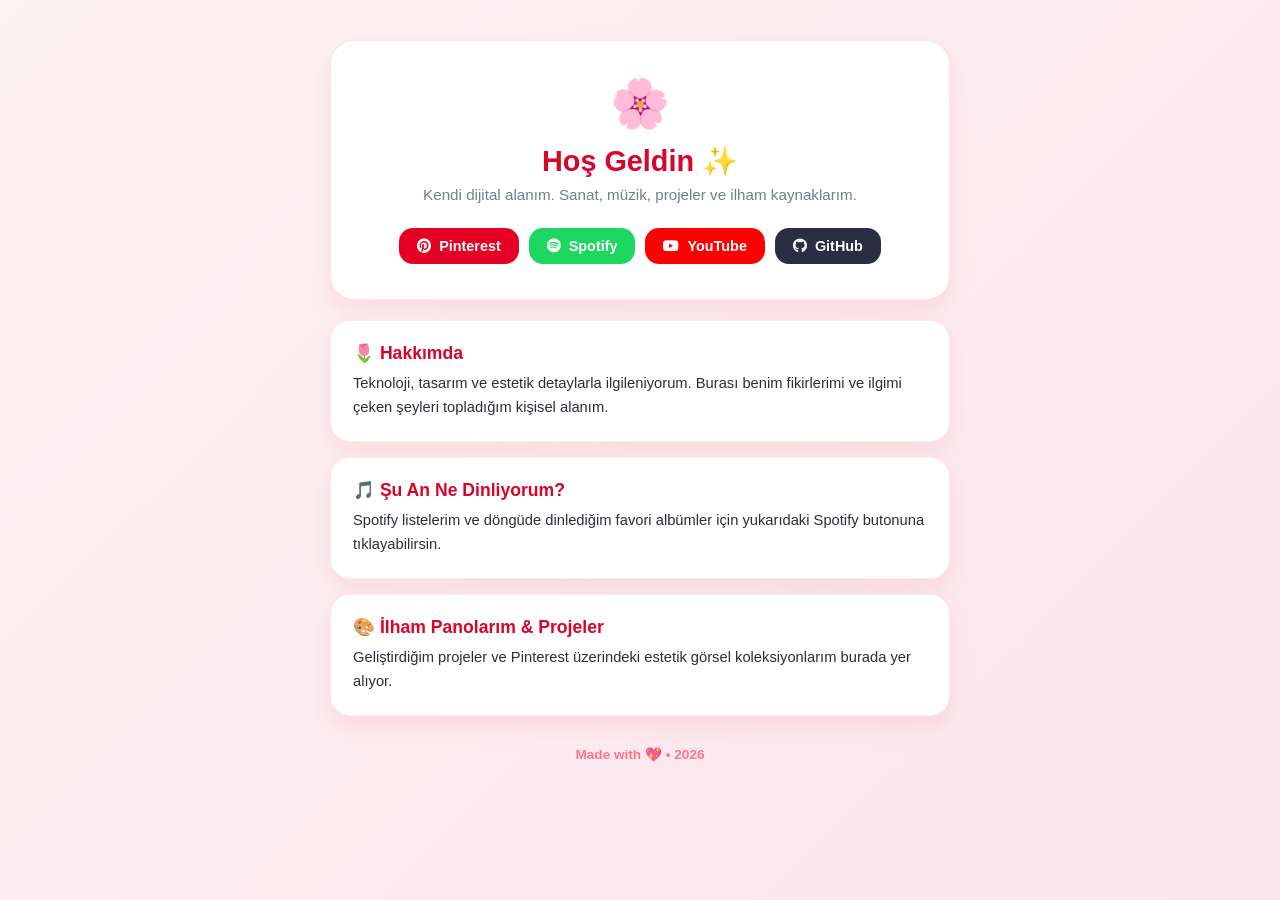
==== index.html @ a405c7a1 "Add files via upload" ====
<!DOCTYPE html>
<html lang="tr">
<head>
    <meta charset="UTF-8">
    <meta name="viewport" content="width=device-width, initial-scale=1.0">
    <title>My Space ✨</title>
    <link rel="stylesheet" href="style.css">
    <!-- İkonlar için FontAwesome bağlantısı -->
    <link rel="stylesheet" href="https://cdnjs.cloudflare.com/ajax/libs/font-awesome/6.4.0/css/all.min.css">
</head>
<body>

    <div class="container">
        <!-- Profil Kartı -->
        <header class="profile-card">
            <div class="avatar">🌸</div>
            <h1>Hoş Geldin ✨</h1>
            <p class="bio">Kendi dijital alanım. Sanat, müzik, projeler ve ilham kaynaklarım.</p>
            
            <!-- Sosyal Medya Butonları -->
            <div class="social-links">
                <a href="https://pin.it/4qSFYPa2S" target="_blank" class="social-btn pinterest">
                    <i class="fa-brands fa-pinterest"></i> Pinterest
                </a>
                <a href="https://open.spotify.com/user/n1mv8bngk9bee8gft9god9rph?si=85a55c1ba9a94950" target="_blank" class="social-btn spotify">
                    <i class="fa-brands fa-spotify"></i> Spotify
                </a>
                <a href="https://www.youtube.com/@BerraG%C3%BCrlesin" target="_blank" class="social-btn youtube">
                    <i class="fa-brands fa-youtube"></i> YouTube
                </a>
                <a href="https://github.com/berragurlesin" target="_blank" class="social-btn github">
                    <i class="fa-brands fa-github"></i> GitHub
                </a>
            </div>
        </header>

        <!-- İçerik Bölümleri -->
        <main class="content-grid">
            <section class="card">
                <h2>🌷 Hakkımda</h2>
                <p>Teknoloji, tasarım ve estetik detaylarla ilgileniyorum. Burası benim fikirlerimi ve ilgimi çeken şeyleri topladığım kişisel alanım.</p>
            </section>

            <section class="card">
                <h2>🎵 Şu An Ne Dinliyorum?</h2>
                <p>Spotify listelerim ve döngüde dinlediğim favori albümler için yukarıdaki Spotify butonuna tıklayabilirsin.</p>
            </section>

            <section class="card">
                <h2>🎨 İlham Panolarım & Projeler</h2>
                <p>Geliştirdiğim projeler ve Pinterest üzerindeki estetik görsel koleksiyonlarım burada yer alıyor.</p>
            </section>
        </main>

        <footer>
            <p>Made with 💖 • 2026</p>
        </footer>
    </div>

</body>
</html>
---- style.css ----
:root {
    --bg-color: #fdf2f4;
    --card-bg: #ffffff;
    --primary-pink: #ff758c;
    --accent-red: #d90429;
    --text-dark: #2b2d42;
    --text-muted: #727d91;
    --shadow: 0 10px 25px rgba(217, 4, 41, 0.08);
}

* {
    margin: 0;
    padding: 0;
    box-sizing: border-box;
    font-family: 'Segoe UI', -apple-system, BlinkMacSystemFont, Roboto, sans-serif;
}

body {
    background: linear-gradient(135deg, #fdf2f4 0%, #fce4ec 100%);
    color: var(--text-dark);
    min-height: 100vh;
    display: flex;
    justify-content: center;
    padding: 40px 20px;
}

.container {
    width: 100%;
    max-width: 620px;
}

/* Profil Alanı */
.profile-card {
    background: var(--card-bg);
    padding: 35px 25px;
    border-radius: 24px;
    text-align: center;
    box-shadow: var(--shadow);
    border: 1px solid rgba(255, 117, 140, 0.2);
    margin-bottom: 20px;
}

.avatar {
    font-size: 48px;
    margin-bottom: 12px;
}

.profile-card h1 {
    font-size: 1.8rem;
    color: var(--accent-red);
    margin-bottom: 8px;
}

.bio {
    color: var(--text-muted);
    font-size: 0.95rem;
    margin-bottom: 25px;
}

/* Butonlar */
.social-links {
    display: flex;
    flex-wrap: wrap;
    gap: 10px;
    justify-content: center;
}

.social-btn {
    display: inline-flex;
    align-items: center;
    gap: 8px;
    padding: 10px 18px;
    border-radius: 14px;
    text-decoration: none;
    font-weight: 600;
    font-size: 0.9rem;
    color: white;
    transition: transform 0.2s ease, opacity 0.2s ease;
}

.social-btn:hover {
    transform: translateY(-3px);
    opacity: 0.9;
}

.pinterest { background-color: #e60023; }
.spotify { background-color: #1ed760; }
.youtube { background-color: #ff0000; }
.github { background-color: #2b2d42; }

/* Kartlar */
.content-grid {
    display: flex;
    flex-direction: column;
    gap: 15px;
}

.card {
    background: var(--card-bg);
    padding: 22px;
    border-radius: 20px;
    box-shadow: var(--shadow);
    border: 1px solid rgba(255, 117, 140, 0.15);
}

.card h2 {
    font-size: 1.1rem;
    color: var(--accent-red);
    margin-bottom: 8px;
}

.card p {
    font-size: 0.92rem;
    color: var(--text-dark);
    line-height: 1.6;
}

footer {
    text-align: center;
    margin-top: 30px;
    color: var(--primary-pink);
    font-weight: 600;
    font-size: 0.85rem;
}
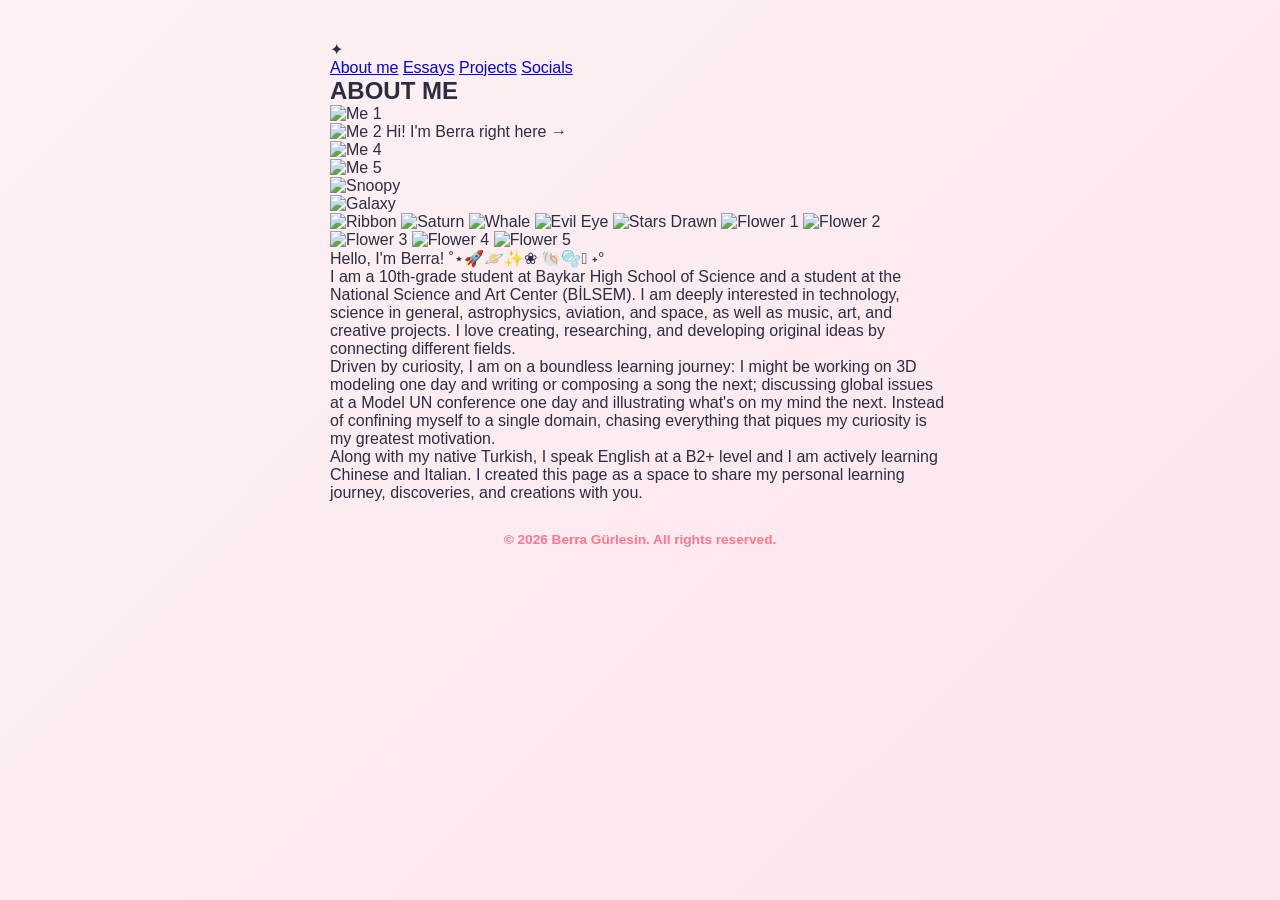
==== commit 7baf1ae0: "Revise index.html for new layout and language Updated the HTML structure and content to reflect a ne" ====
--- a/index.html
+++ b/index.html
@@ -1,61 +1,72 @@
 <!DOCTYPE html>
-<html lang="tr">
+<html lang="en">
 <head>
     <meta charset="UTF-8">
     <meta name="viewport" content="width=device-width, initial-scale=1.0">
-    <title>My Space ✨</title>
+    <title>Berra Gürlesin - About Me</title>
     <link rel="stylesheet" href="style.css">
-    <!-- İkonlar için FontAwesome bağlantısı -->
-    <link rel="stylesheet" href="https://cdnjs.cloudflare.com/ajax/libs/font-awesome/6.4.0/css/all.min.css">
+    <link href="https://fonts.googleapis.com/css2?family=Caveat:wght@400;700&family=Inter:wght@400;600;700&family=Syne:wght@700;800&display=swap" rel="stylesheet">
 </head>
 <body>
 
     <div class="container">
-        <!-- Profil Kartı -->
-        <header class="profile-card">
-            <div class="avatar">🌸</div>
-            <h1>Hoş Geldin ✨</h1>
-            <p class="bio">Kendi dijital alanım. Sanat, müzik, projeler ve ilham kaynaklarım.</p>
-            
-            <!-- Sosyal Medya Butonları -->
-            <div class="social-links">
-                <a href="https://pin.it/4qSFYPa2S" target="_blank" class="social-btn pinterest">
-                    <i class="fa-brands fa-pinterest"></i> Pinterest
-                </a>
-                <a href="https://open.spotify.com/user/n1mv8bngk9bee8gft9god9rph?si=85a55c1ba9a94950" target="_blank" class="social-btn spotify">
-                    <i class="fa-brands fa-spotify"></i> Spotify
-                </a>
-                <a href="https://www.youtube.com/@BerraG%C3%BCrlesin" target="_blank" class="social-btn youtube">
-                    <i class="fa-brands fa-youtube"></i> YouTube
-                </a>
-                <a href="https://github.com/berragurlesin" target="_blank" class="social-btn github">
-                    <i class="fa-brands fa-github"></i> GitHub
-                </a>
-            </div>
+        <header class="header">
+            <span class="star-icon">✦</span>
+            <nav class="nav">
+                <a href="index.html" class="active">About me</a>
+                <a href="essays.html">Essays</a>
+                <a href="projects.html">Projects</a>
+                <a href="socials.html">Socials</a>
+            </nav>
         </header>
 
-        <!-- İçerik Bölümleri -->
-        <main class="content-grid">
-            <section class="card">
-                <h2>🌷 Hakkımda</h2>
-                <p>Teknoloji, tasarım ve estetik detaylarla ilgileniyorum. Burası benim fikirlerimi ve ilgimi çeken şeyleri topladığım kişisel alanım.</p>
-            </section>
+        <section>
+            <h1 class="hero-title">ABOUT ME</h1>
 
-            <section class="card">
-                <h2>🎵 Şu An Ne Dinliyorum?</h2>
-                <p>Spotify listelerim ve döngüde dinlediğim favori albümler için yukarıdaki Spotify butonuna tıklayabilirsin.</p>
-            </section>
+            <div class="scrapbook-canvas">
+                
+                <div class="photo-card photo-2 asset"><img src="images/me-1.jpg" alt="Me 1"></div>
+                <div class="photo-card photo-1 asset">
+                    <img src="images/me-2.jpg" alt="Me 2">
+                    <span class="handwritten-note">Hi! I'm Berra right here →</span>
+                </div>
+                <div class="photo-card photo-4 asset"><img src="images/me-4.jpg" alt="Me 4"></div>
+                <div class="photo-card photo-5 asset"><img src="images/me-5.jpg" alt="Me 5"></div>
 
-            <section class="card">
-                <h2>🎨 İlham Panolarım & Projeler</h2>
-                <p>Geliştirdiğim projeler ve Pinterest üzerindeki estetik görsel koleksiyonlarım burada yer alıyor.</p>
-            </section>
-        </main>
+                
+                <div class="sticker-card sticker-snoopy asset"><img src="images/snoopy.jpg" alt="Snoopy"></div>
+                <div class="sticker-card sticker-galaxy asset">
+                    <img src="images/galaxy.jpg" alt="Galaxy">
+                </div>
+
+                
+                <img src="images/ribbon.png" class="png-ribbon asset" alt="Ribbon">
+                <img src="images/saturn.png" class="png-saturn asset" alt="Saturn">
+                <img src="images/whale.png" class="png-whale asset" alt="Whale">
+                <img src="images/evil-eye.png" class="png-eye asset" alt="Evil Eye">
+                <img src="images/stars-drawn.png" class="png-stars asset" alt="Stars Drawn">
+
+                
+                <img src="images/flower-1.png" class="png-flower-1 asset" alt="Flower 1">
+                <img src="images/flower-2.png" class="png-flower-2 asset" alt="Flower 2">
+                <img src="images/flower-3.png" class="png-flower-3 asset" alt="Flower 3">
+                <img src="images/flower-4.png" class="png-flower-4 asset" alt="Flower 4">
+                <img src="images/flower-5.png" class="png-flower-5 asset" alt="Flower 5">
+
+                
+                <div class="bio-inline">
+                    <p>Hello, I'm Berra! ˚⋆🚀🪐✨❀ 🐚🫧𓇼 ˖°</p>
+                    <p>I am a 10th-grade student at Baykar High School of Science and a student at the National Science and Art Center (BİLSEM). I am deeply interested in technology, science in general, astrophysics, aviation, and space, as well as music, art, and creative projects. I love creating, researching, and developing original ideas by connecting different fields.</p>
+                    <p>Driven by curiosity, I am on a boundless learning journey: I might be working on 3D modeling one day and writing or composing a song the next; discussing global issues at a Model UN conference one day and illustrating what's on my mind the next. Instead of confining myself to a single domain, chasing everything that piques my curiosity is my greatest motivation.</p>
+                    <p>Along with my native Turkish, I speak English at a B2+ level and I am actively learning Chinese and Italian. I created this page as a space to share my personal learning journey, discoveries, and creations with you.</p>
+                </div>
+            </div>
+        </section>
 
         <footer>
-            <p>Made with 💖 • 2026</p>
+            <p>© 2026 Berra Gürlesin. All rights reserved.</p>
         </footer>
     </div>
 
 </body>
-</html>+</html>
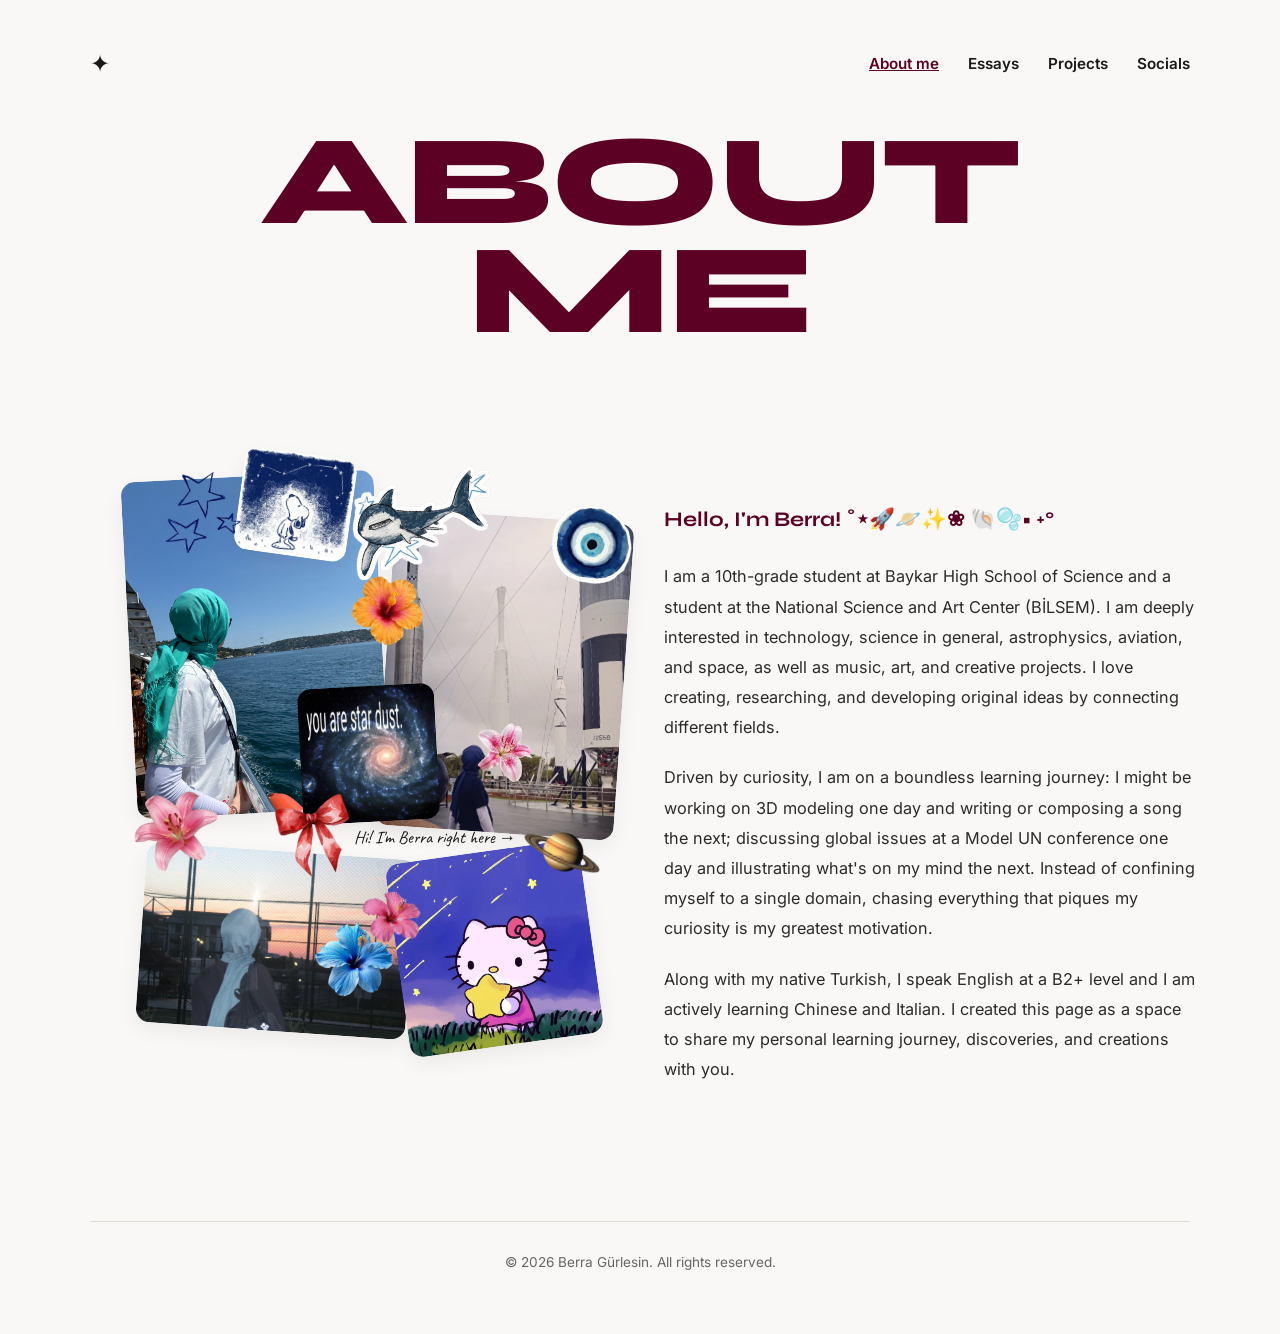
==== commit 72ee04f6: "Add versioning to stylesheet link in index.html Updated stylesheet link to include versioning." ====
--- a/index.html
+++ b/index.html
@@ -4,7 +4,7 @@
     <meta charset="UTF-8">
     <meta name="viewport" content="width=device-width, initial-scale=1.0">
     <title>Berra Gürlesin - About Me</title>
-    <link rel="stylesheet" href="style.css">
+    <link rel="stylesheet" href="style.css?v=2">
     <link href="https://fonts.googleapis.com/css2?family=Caveat:wght@400;700&family=Inter:wght@400;600;700&family=Syne:wght@700;800&display=swap" rel="stylesheet">
 </head>
 <body>
--- a/style.css
+++ b/style.css
@@ -1,124 +1,379 @@
 :root {
-    --bg-color: #fdf2f4;
-    --card-bg: #ffffff;
-    --primary-pink: #ff758c;
-    --accent-red: #d90429;
-    --text-dark: #2b2d42;
-    --text-muted: #727d91;
-    --shadow: 0 10px 25px rgba(217, 4, 41, 0.08);
+    --bg: #f9f8f6;
+    --text: #1a1a1a;
+    --muted: #666666;
+    --cherry: #5D0124;
 }
 
 * {
     margin: 0;
     padding: 0;
     box-sizing: border-box;
-    font-family: 'Segoe UI', -apple-system, BlinkMacSystemFont, Roboto, sans-serif;
 }
 
 body {
-    background: linear-gradient(135deg, #fdf2f4 0%, #fce4ec 100%);
-    color: var(--text-dark);
-    min-height: 100vh;
+    background-color: var(--bg);
+    color: var(--text);
+    font-family: 'Inter', sans-serif;
+    padding: 30px 5%;
+    line-height: 1.6;
+}
+
+.container {
+    max-width: 1100px;
+    margin: 0 auto;
+}
+
+
+.header {
+    display: flex;
+    justify-content: space-between;
+    align-items: center;
+    margin-bottom: 30px;
+    padding: 15px 0;
+}
+
+.star-icon {
+    font-size: 1.5rem;
+}
+
+.nav a {
+    color: var(--text);
+    text-decoration: none;
+    margin-left: 25px;
+    font-size: 0.95rem;
+    font-weight: 600;
+    transition: opacity 0.2s;
+}
+
+.nav a:hover, .nav a.active {
+    color: var(--cherry);
+    text-decoration: underline;
+}
+
+
+.hero-title {
+    font-family: 'Syne', sans-serif;
+    font-size: clamp(3.5rem, 10vw, 8.5rem);
+    font-weight: 800;
+    text-align: center;
+    line-height: 0.85;
+    letter-spacing: -2px;
+    color: var(--cherry);
+    margin: 20px 0 5px 0;
+}
+
+
+.scrapbook-canvas {
+    position: relative;
+    left: 50%;
+    transform: translateX(-50%);
+    width: 95vw;
+    max-width: 1400px;
+    height: 820px;
+    margin-bottom: 50px;
+}
+
+.asset {
+    position: absolute;
+    transition: transform 0.25s ease, z-index 0.25s;
+}
+
+.asset img {
+    display: block;
+    width: 100%;
+    height: auto;
+}
+
+.photo-card img, .sticker-card img {
+    border-radius: 14px;
+    box-shadow: 0 8px 20px rgba(0, 0, 0, 0.06);
+}
+
+
+.photo-2 { width: 253px; top: 125px; left: 8%; transform: rotate(-3deg); }
+.photo-1 { width: 239px; top: 165px; left: 29%; transform: rotate(4deg); }
+.photo-4 { width: 270px; top: 500px; left: 9%; transform: rotate(4deg); }
+.photo-5 { width: 195px; top: 500px; left: 30%; transform: rotate(-8deg); }
+
+
+.sticker-snoopy { width: 113px; top: 102px; left: 17%; transform: rotate(8deg); }
+.sticker-galaxy { width: 137px; top: 335px; left: 22%; transform: rotate(-3deg); }
+
+.handwritten-note {
+    font-family: 'Caveat', cursive;
+    font-size: 1.1rem;
+    position: absolute;
+    bottom: -22px;
+    left: -20px;
+    white-space: nowrap;
+    transform: rotate(-4deg);
+}
+
+.png-ribbon { width: 80px; top: 426px; left: 20%; transform: rotate(-8deg); z-index: 12; }
+.png-saturn { width: 110px; top: 445px; left: 39%; transform: rotate(15deg); z-index: 12; }
+.png-whale { width: 150px; top: 95px; left: 26%; transform: rotate(-10deg); z-index: 12; }
+.png-stars { width: 93px; top: 113px; left: 10%; z-index: 12; }
+.png-eye { width: 97px; top: 145px; left: 42%; transform: rotate(-12deg); z-index: 12; }
+
+.png-flower-1 { width: 95px; top: 435px; left: 8%; transform: rotate(-10deg); z-index: 12; }
+.png-flower-2 { width: 80px; top: 220px; left: 26%; transform: rotate(15deg); z-index: 12; }
+.png-flower-3 { width: 62px; top: 535px; left: 27%; transform: rotate(6deg); z-index: 12; }
+.png-flower-4 { width: 68px; top: 365px; left: 36%; transform: rotate(20deg); z-index: 12; }
+.png-flower-5 { width: 85px; top: 565px; left: 23%; transform: rotate(-15deg); z-index: 12; }
+
+.asset:hover {
+    transform: scale(1.08) rotate(0deg);
+    z-index: 50;
+}
+
+.bio-inline {
+    position: absolute;
+    top: 150px;
+    left: 52%;
+    width: 44%;
+    max-width: 560px;
+}
+
+.bio-inline p {
+    font-size: 1.02rem;
+    color: #2b2b2b;
+    line-height: 1.85;
+    margin-bottom: 20px;
+    font-family: 'Inter', sans-serif;
+}
+
+.bio-inline p:first-child {
+    font-family: 'Syne', sans-serif;
+    font-size: 1.3rem;
+    font-weight: 700;
+    color: var(--cherry);
+    margin-bottom: 22px;
+}
+
+.bio-inline p:last-child {
+    margin-bottom: 0;
+}
+
+.bio-single-block, .wide-card {
+    max-width: 950px;
+    margin: 0 auto 40px auto;
+    background: #ffffff;
+    padding: 35px 45px;
+    border-radius: 12px;
+    border: 1px solid #e8e5dc;
+    box-shadow: 0 4px 20px rgba(0,0,0,0.02);
+}
+
+.bio-single-block p {
+    margin-bottom: 15px;
+    font-size: 1.05rem;
+    color: #2b2b2b;
+    line-height: 1.8;
+}
+
+.bio-single-block p:last-child {
+    margin-bottom: 0;
+}
+
+.section-title {
+    font-family: 'Syne', sans-serif;
+    font-size: 2.2rem;
+    color: var(--cherry);
+    margin-bottom: 25px;
+    letter-spacing: -0.5px;
+}
+
+.tag {
+    font-size: 0.75rem;
+    font-weight: 700;
+    color: var(--muted);
+    text-transform: uppercase;
+    letter-spacing: 0.8px;
+    display: block;
+    margin-bottom: 10px;
+}
+
+.milestones-list {
+    list-style: none;
+    margin-top: 15px;
+}
+
+.milestones-list li {
+    font-size: 0.98rem;
+    color: #333333;
+    padding: 10px 0;
+    border-bottom: 1px solid #f0eee8;
+}
+
+
+.social-list-container {
+    display: flex;
+    flex-direction: column;
+    gap: 18px;
+    max-width: 850px;
+    margin: 0 auto;
+}
+
+.social-card {
+    display: flex;
+    align-items: center;
+    padding: 20px 28px;
+    border-radius: 16px;
+    text-decoration: none;
+    color: #ffffff;
+    transition: transform 0.25s ease, box-shadow 0.25s ease, filter 0.2s ease;
+    box-shadow: 0 6px 18px rgba(0,0,0,0.06);
+}
+
+.social-card:hover {
+    transform: translateY(-3px) scale(1.01);
+    box-shadow: 0 12px 25px rgba(0,0,0,0.15);
+    filter: brightness(1.05);
+}
+
+.social-icon {
+    font-size: 2.2rem;
+    width: 60px;
     display: flex;
     justify-content: center;
-    padding: 40px 20px;
-}
-
-.container {
-    width: 100%;
-    max-width: 620px;
-}
-
-/* Profil Alanı */
-.profile-card {
-    background: var(--card-bg);
-    padding: 35px 25px;
-    border-radius: 24px;
-    text-align: center;
-    box-shadow: var(--shadow);
-    border: 1px solid rgba(255, 117, 140, 0.2);
-    margin-bottom: 20px;
-}
-
-.avatar {
-    font-size: 48px;
-    margin-bottom: 12px;
-}
-
-.profile-card h1 {
-    font-size: 1.8rem;
-    color: var(--accent-red);
-    margin-bottom: 8px;
-}
-
-.bio {
-    color: var(--text-muted);
-    font-size: 0.95rem;
-    margin-bottom: 25px;
-}
-
-/* Butonlar */
-.social-links {
-    display: flex;
-    flex-wrap: wrap;
-    gap: 10px;
-    justify-content: center;
-}
-
-.social-btn {
-    display: inline-flex;
     align-items: center;
-    gap: 8px;
-    padding: 10px 18px;
-    border-radius: 14px;
-    text-decoration: none;
-    font-weight: 600;
-    font-size: 0.9rem;
-    color: white;
-    transition: transform 0.2s ease, opacity 0.2s ease;
-}
-
-.social-btn:hover {
-    transform: translateY(-3px);
+    margin-right: 20px;
+}
+
+.social-info {
+    flex-grow: 1;
+}
+
+.social-info h3 {
+    font-family: 'Syne', sans-serif;
+    font-size: 1.35rem;
+    font-weight: 700;
+    margin-bottom: 3px;
+}
+
+.social-info p {
+    font-size: 0.92rem;
     opacity: 0.9;
-}
-
-.pinterest { background-color: #e60023; }
-.spotify { background-color: #1ed760; }
-.youtube { background-color: #ff0000; }
-.github { background-color: #2b2d42; }
-
-/* Kartlar */
-.content-grid {
-    display: flex;
-    flex-direction: column;
-    gap: 15px;
-}
-
-.card {
-    background: var(--card-bg);
-    padding: 22px;
-    border-radius: 20px;
-    box-shadow: var(--shadow);
-    border: 1px solid rgba(255, 117, 140, 0.15);
-}
-
-.card h2 {
-    font-size: 1.1rem;
-    color: var(--accent-red);
-    margin-bottom: 8px;
-}
-
-.card p {
-    font-size: 0.92rem;
-    color: var(--text-dark);
-    line-height: 1.6;
-}
-
+    font-weight: 400;
+}
+
+.arrow {
+    font-size: 1.5rem;
+    font-weight: bold;
+    opacity: 0.7;
+    transition: transform 0.2s;
+}
+
+.social-card:hover .arrow {
+    transform: translateX(4px);
+    opacity: 1;
+}
+
+
+.social-card.github { background: linear-gradient(135deg, #24292e, #181717); }
+.social-card.youtube { background: linear-gradient(135deg, #ff0000, #c40000); }
+.social-card.kure { background: linear-gradient(135deg, #5D0124, #3d0017); }
+.social-card.pinterest { background: linear-gradient(135deg, #e60023, #ad001a); }
 footer {
     text-align: center;
-    margin-top: 30px;
-    color: var(--primary-pink);
-    font-weight: 600;
+    padding: 30px 0;
+    color: var(--muted);
     font-size: 0.85rem;
-}+    border-top: 1px solid #e0ddd5;
+    margin-top: 50px;
+}
+
+@media (max-width: 768px) {
+    .scrapbook-canvas {
+        height: auto;
+        display: flex;
+        flex-wrap: wrap;
+        gap: 15px;
+        justify-content: center;
+    }
+    .asset { position: static !important; transform: none !important; }
+}
+@media (max-width: 768px) {
+ 
+    .scrapbook-canvas {
+        height: auto !important;
+        display: flex;
+        flex-direction: column;
+        align-items: center;
+        gap: 20px;
+        padding: 20px 0;
+    }
+
+    
+    .scrapbook-canvas .asset {
+        position: relative !important;
+        top: auto !important;
+        left: auto !important;
+        right: auto !important;
+        bottom: auto !important;
+        transform: none !important;
+        width: 85% !important;
+        max-width: 280px;
+        margin: 0 auto;
+    }
+
+
+    .scrapbook-canvas .png-item, 
+    .scrapbook-canvas .sticker-card {
+        display: none; 
+    }
+
+    .handwritten-note {
+        position: relative;
+        bottom: 0;
+        left: 0;
+        text-align: center;
+        margin-top: 8px;
+    }
+}
+/* TELEFON DÜZELTMESİ (768px ve altı) */
+@media screen and (max-width: 768px) {
+
+    /* 1. Kapsayıcı kutunun yüksekliğini serbest bırakıp dikey akışa geçiriyoruz */
+    .scrapbook-canvas {
+        height: auto !important;
+        min-height: 0 !important;
+        display: flex !important;
+        flex-direction: column !important;
+        align-items: center !important;
+        gap: 15px !important;
+        margin-bottom: 40px !important;
+    }
+
+    /* 2. Resimlerin mutlak konumlarını iptal edip normal akışa sokuyoruz */
+    .scrapbook-canvas .asset {
+        position: relative !important;
+        top: auto !important;
+        left: auto !important;
+        right: auto !important;
+        bottom: auto !important;
+        transform: none !important;
+        width: 85% !important;
+        max-width: 280px !important;
+    }
+
+    /* 3. Telefonda üst üste binip ekranı karıştıran küçük PNG süsleri ve çiçekleri gizliyoruz */
+    .scrapbook-canvas .png-stars,
+    .scrapbook-canvas .png-whale,
+    .scrapbook-canvas .png-saturn,
+    .scrapbook-canvas .png-ribbon,
+    .scrapbook-canvas .png-eye,
+    .scrapbook-canvas .png-item,
+    .scrapbook-canvas [class*="png-flower"] {
+        display: none !important;
+    }
+
+    /* 4. Biyografi kutusunu kesin olarak en alta itiyoruz */
+    .bio-single-block {
+        position: relative !important;
+        clear: both !important;
+        margin-top: 30px !important;
+        width: 100% !important;
+    }
+}
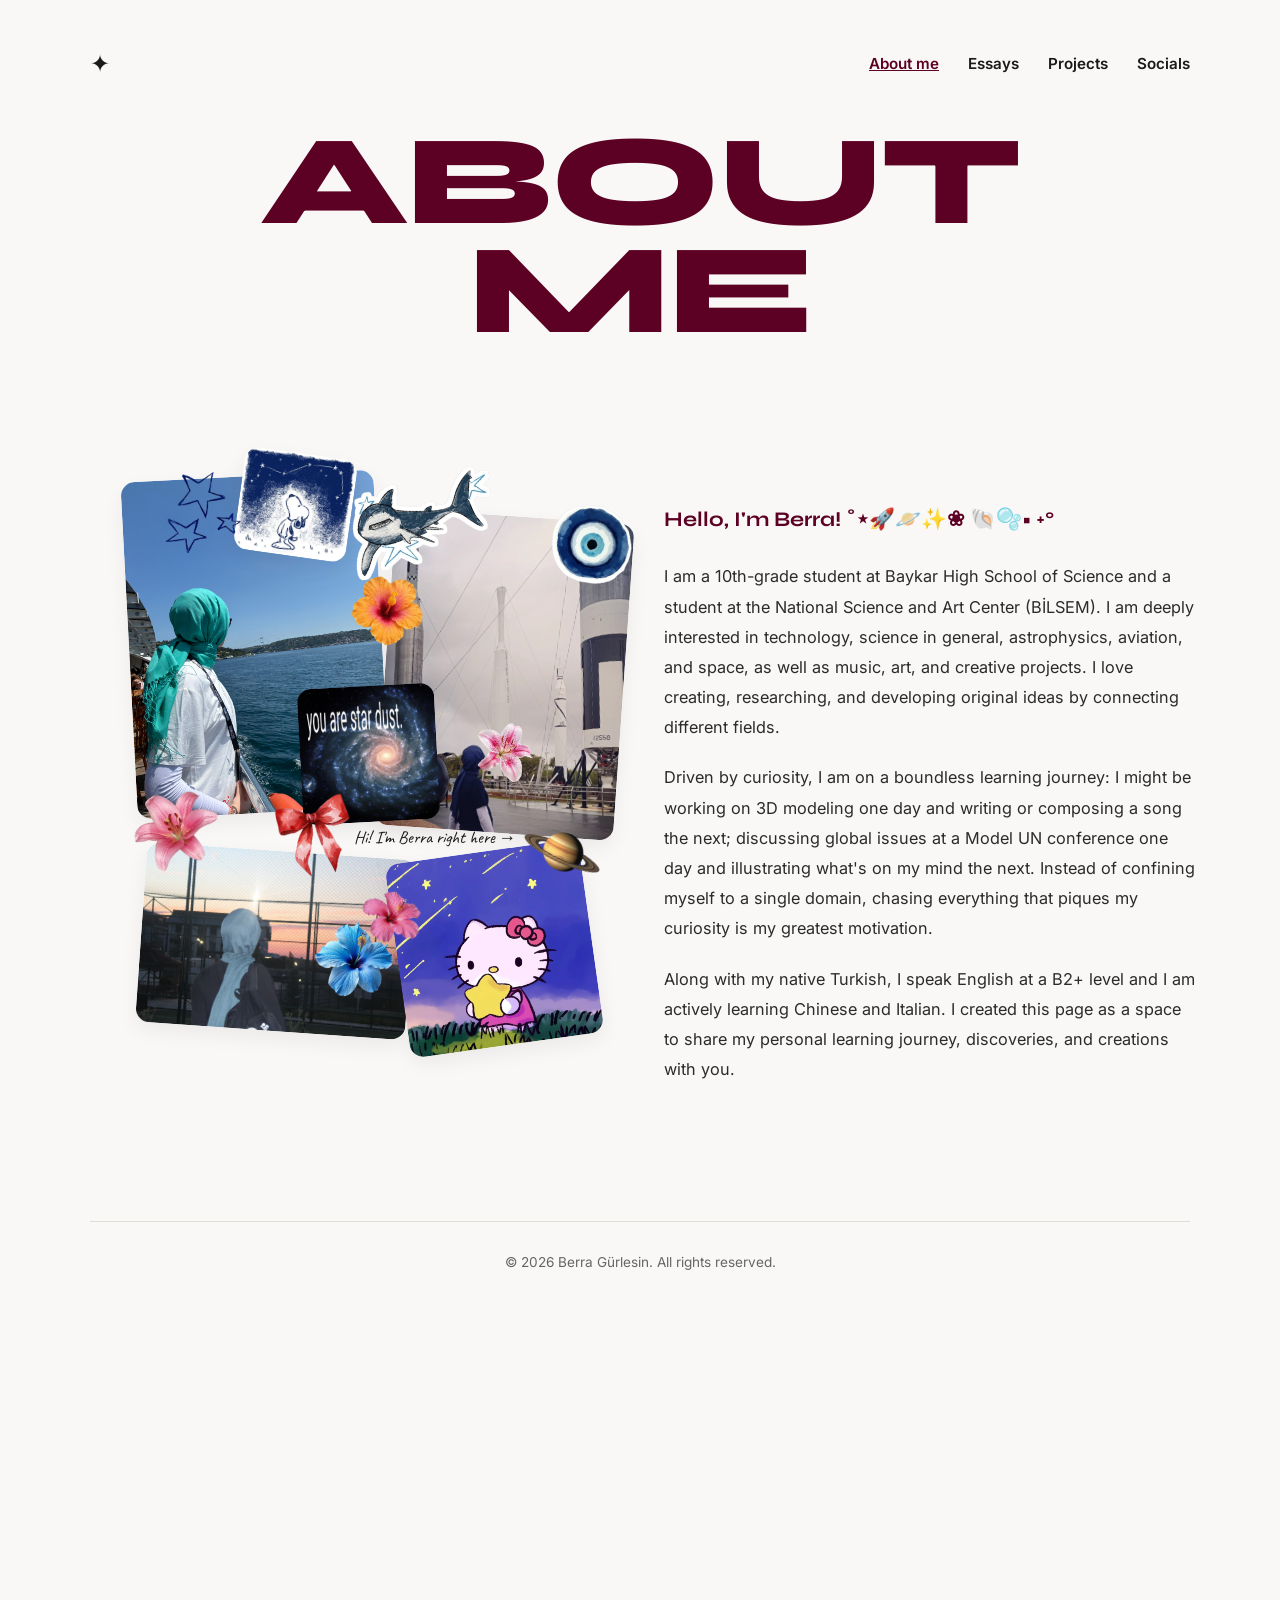
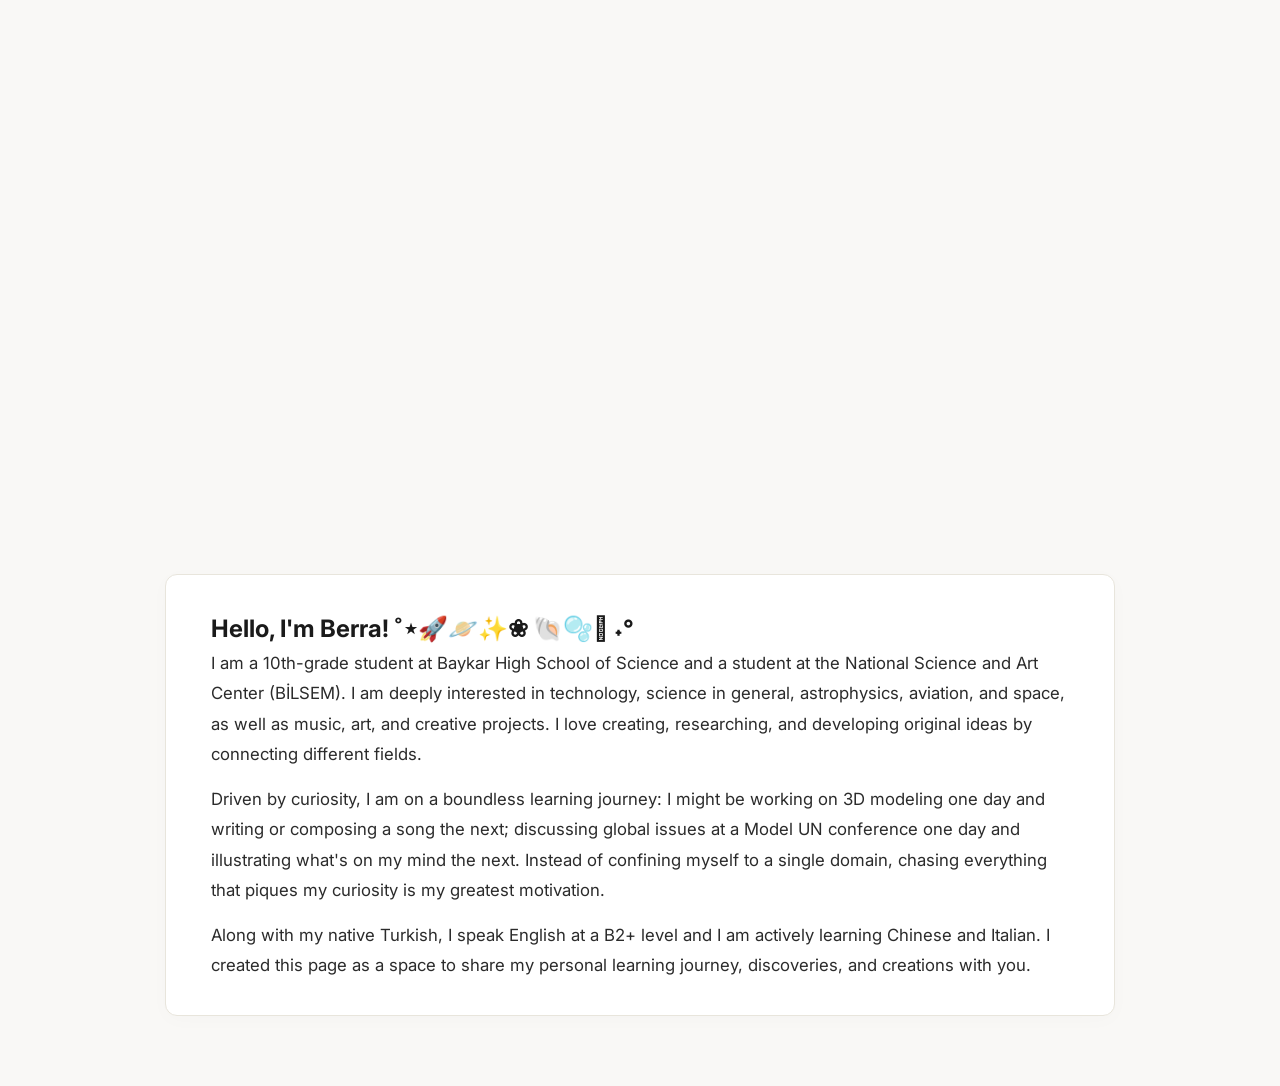
==== commit 6e58a453: "Update index.html with new bio section Added a new bio section with personal information and interes" ====
--- a/index.html
+++ b/index.html
@@ -70,3 +70,13 @@
 
 </body>
 </html>
+<div class="scrapbook-canvas">
+    <!-- Masaüstünde görünen resimler burada duruyor -->
+</div>
+
+<div class="bio-single-block">
+    <h2>Hello, I'm Berra! ˚⋆🚀🪐✨❀ 🐚🫧𓇼 ˖°</h2>
+    <p>I am a 10th-grade student at Baykar High School of Science and a student at the National Science and Art Center (BİLSEM). I am deeply interested in technology, science in general, astrophysics, aviation, and space, as well as music, art, and creative projects. I love creating, researching, and developing original ideas by connecting different fields.</p>
+    <p>Driven by curiosity, I am on a boundless learning journey: I might be working on 3D modeling one day and writing or composing a song the next; discussing global issues at a Model UN conference one day and illustrating what's on my mind the next. Instead of confining myself to a single domain, chasing everything that piques my curiosity is my greatest motivation.</p>
+    <p>Along with my native Turkish, I speak English at a B2+ level and I am actively learning Chinese and Italian. I created this page as a space to share my personal learning journey, discoveries, and creations with you.</p>
+</div>
--- a/style.css
+++ b/style.css
@@ -283,97 +283,55 @@
     border-top: 1px solid #e0ddd5;
     margin-top: 50px;
 }
-
-@media (max-width: 768px) {
-    .scrapbook-canvas {
-        height: auto;
-        display: flex;
-        flex-wrap: wrap;
-        gap: 15px;
-        justify-content: center;
-    }
-    .asset { position: static !important; transform: none !important; }
-}
-@media (max-width: 768px) {
- 
-    .scrapbook-canvas {
-        height: auto !important;
-        display: flex;
-        flex-direction: column;
-        align-items: center;
-        gap: 20px;
-        padding: 20px 0;
-    }
-
-    
-    .scrapbook-canvas .asset {
-        position: relative !important;
-        top: auto !important;
-        left: auto !important;
-        right: auto !important;
-        bottom: auto !important;
-        transform: none !important;
-        width: 85% !important;
-        max-width: 280px;
-        margin: 0 auto;
-    }
-
-
-    .scrapbook-canvas .png-item, 
-    .scrapbook-canvas .sticker-card {
-        display: none; 
-    }
-
-    .handwritten-note {
-        position: relative;
-        bottom: 0;
-        left: 0;
-        text-align: center;
-        margin-top: 8px;
-    }
-}
-/* TELEFON DÜZELTMESİ (768px ve altı) */
+/* MOBİLDE GÖRSELLERİ GİZLE & METNİ TAM GENİŞLİK YAP (768px ve altı) */
 @media screen and (max-width: 768px) {
 
-    /* 1. Kapsayıcı kutunun yüksekliğini serbest bırakıp dikey akışa geçiriyoruz */
-    .scrapbook-canvas {
-        height: auto !important;
-        min-height: 0 !important;
-        display: flex !important;
-        flex-direction: column !important;
-        align-items: center !important;
-        gap: 15px !important;
-        margin-bottom: 40px !important;
-    }
-
-    /* 2. Resimlerin mutlak konumlarını iptal edip normal akışa sokuyoruz */
-    .scrapbook-canvas .asset {
-        position: relative !important;
-        top: auto !important;
-        left: auto !important;
-        right: auto !important;
-        bottom: auto !important;
-        transform: none !important;
-        width: 85% !important;
-        max-width: 280px !important;
-    }
-
-    /* 3. Telefonda üst üste binip ekranı karıştıran küçük PNG süsleri ve çiçekleri gizliyoruz */
-    .scrapbook-canvas .png-stars,
-    .scrapbook-canvas .png-whale,
-    .scrapbook-canvas .png-saturn,
-    .scrapbook-canvas .png-ribbon,
-    .scrapbook-canvas .png-eye,
-    .scrapbook-canvas .png-item,
-    .scrapbook-canvas [class*="png-flower"] {
+    /* 1. Görselleri ve süsleri tamamen kaldırıyoruz */
+    .scrapbook-canvas,
+    .scrapbook-canvas img,
+    .scrapbook-canvas .asset,
+    .scrapbook-canvas .photo-card,
+    .scrapbook-canvas .sticker-card,
+    .scrapbook-canvas [class*="png-"] {
         display: none !important;
     }
 
-    /* 4. Biyografi kutusunu kesin olarak en alta itiyoruz */
+    /* 2. Ana taşıyıcı kutunun (container) yan kenar boşluklarını sıfırlıyoruz */
+    body, main, .container {
+        width: 100% !important;
+        max-width: 100% !important;
+        padding-left: 10px !important;
+        padding-right: 10px !important;
+        margin: 0 auto !important;
+        box-sizing: border-box !important;
+    }
+
+    /* 3. Metin kutusunu ekranın %100 genişliğine yayıyoruz */
     .bio-single-block {
-        position: relative !important;
-        clear: both !important;
-        margin-top: 30px !important;
+        display: block !important;
+        visibility: visible !important;
         width: 100% !important;
-    }
-}
+        max-width: 100% !important;
+        margin: 15px 0 !important;
+        padding: 20px 15px !important; /* İç pedingi daraltıp yazıya maksimum alan açtık */
+        box-sizing: border-box !important;
+    }
+
+    /* 4. Paragrafları ve yazı ayarlarını genişletiyoruz */
+    .bio-single-block p {
+        display: block !important;
+        font-size: 1rem !important;
+        line-height: 1.6 !important;
+        color: #1a1a1a !important;
+        margin-bottom: 15px !important;
+        white-space: normal !important;
+        word-wrap: break-word !important;
+    }
+
+    /* Başlık boyutlandırması */
+    .hero-title {
+        font-size: 2.2rem !important;
+        line-height: 1.1 !important;
+        margin-bottom: 15px !important;
+    }
+}
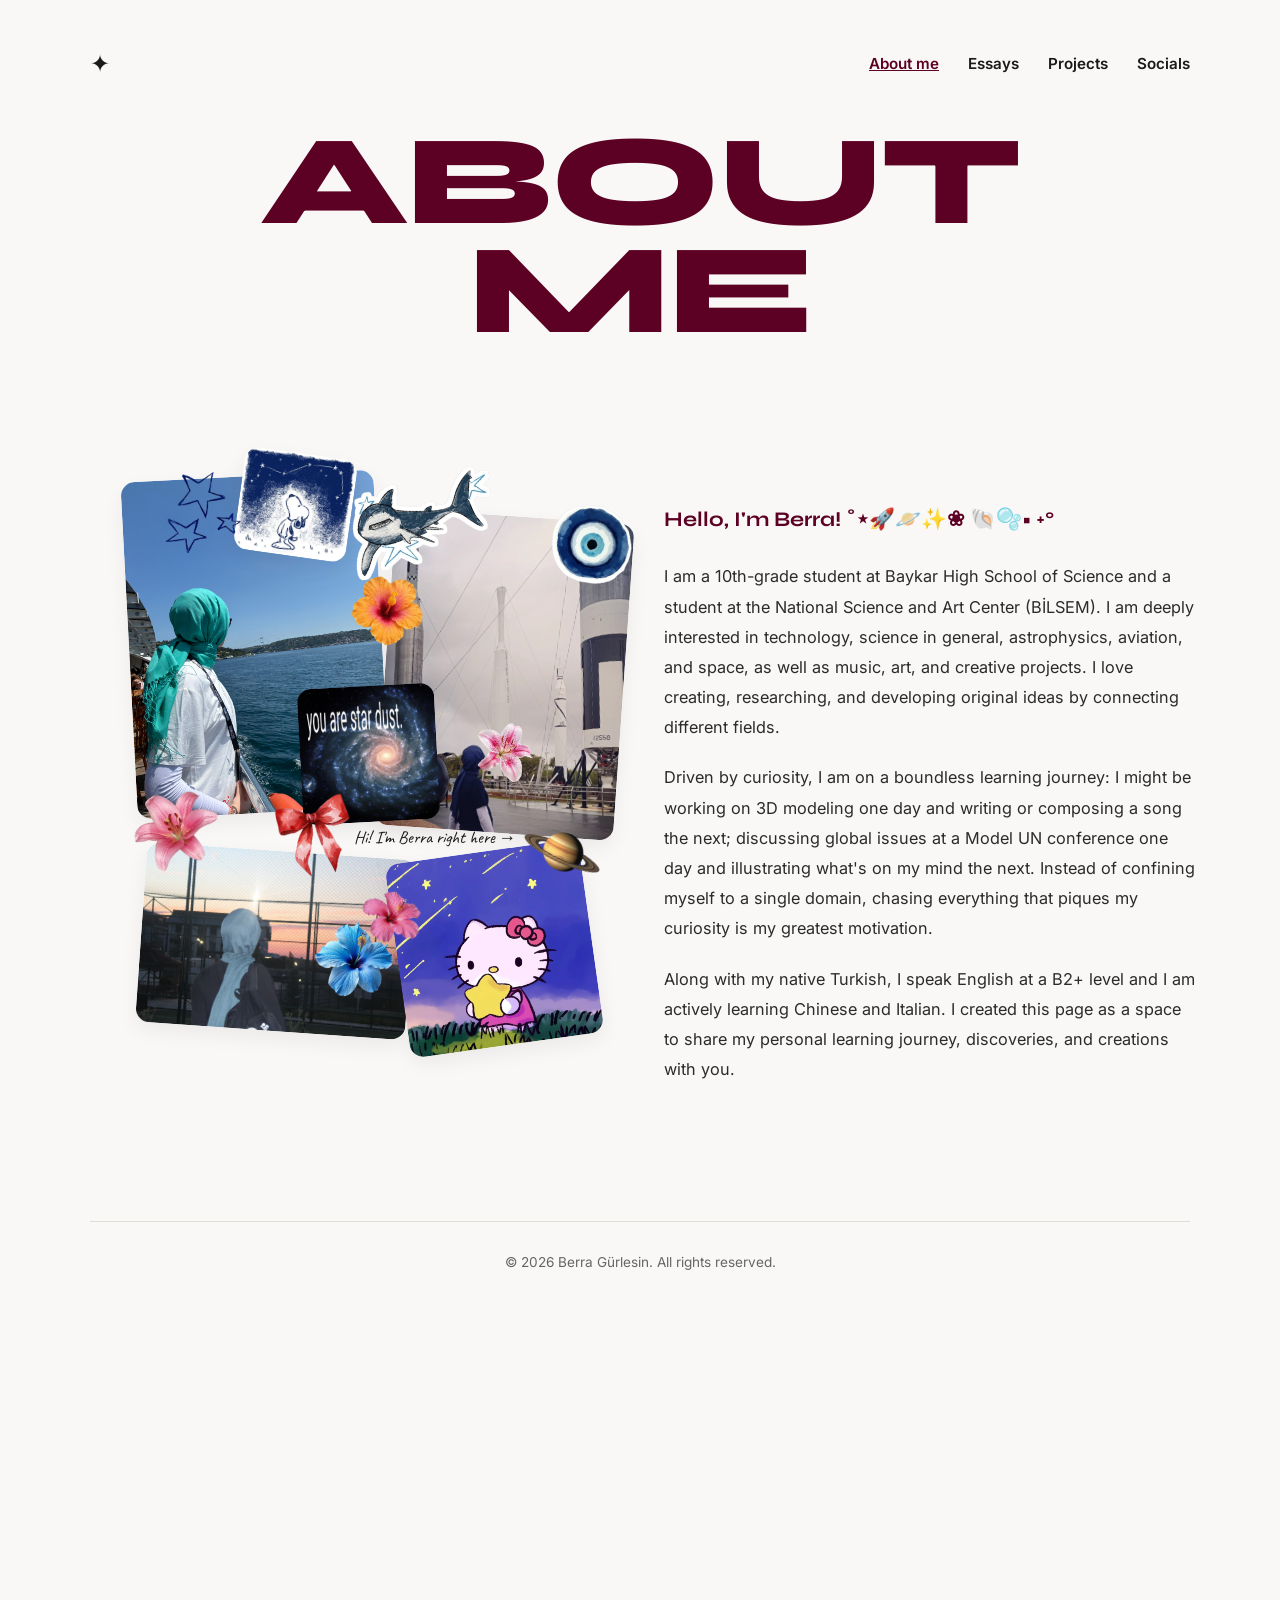
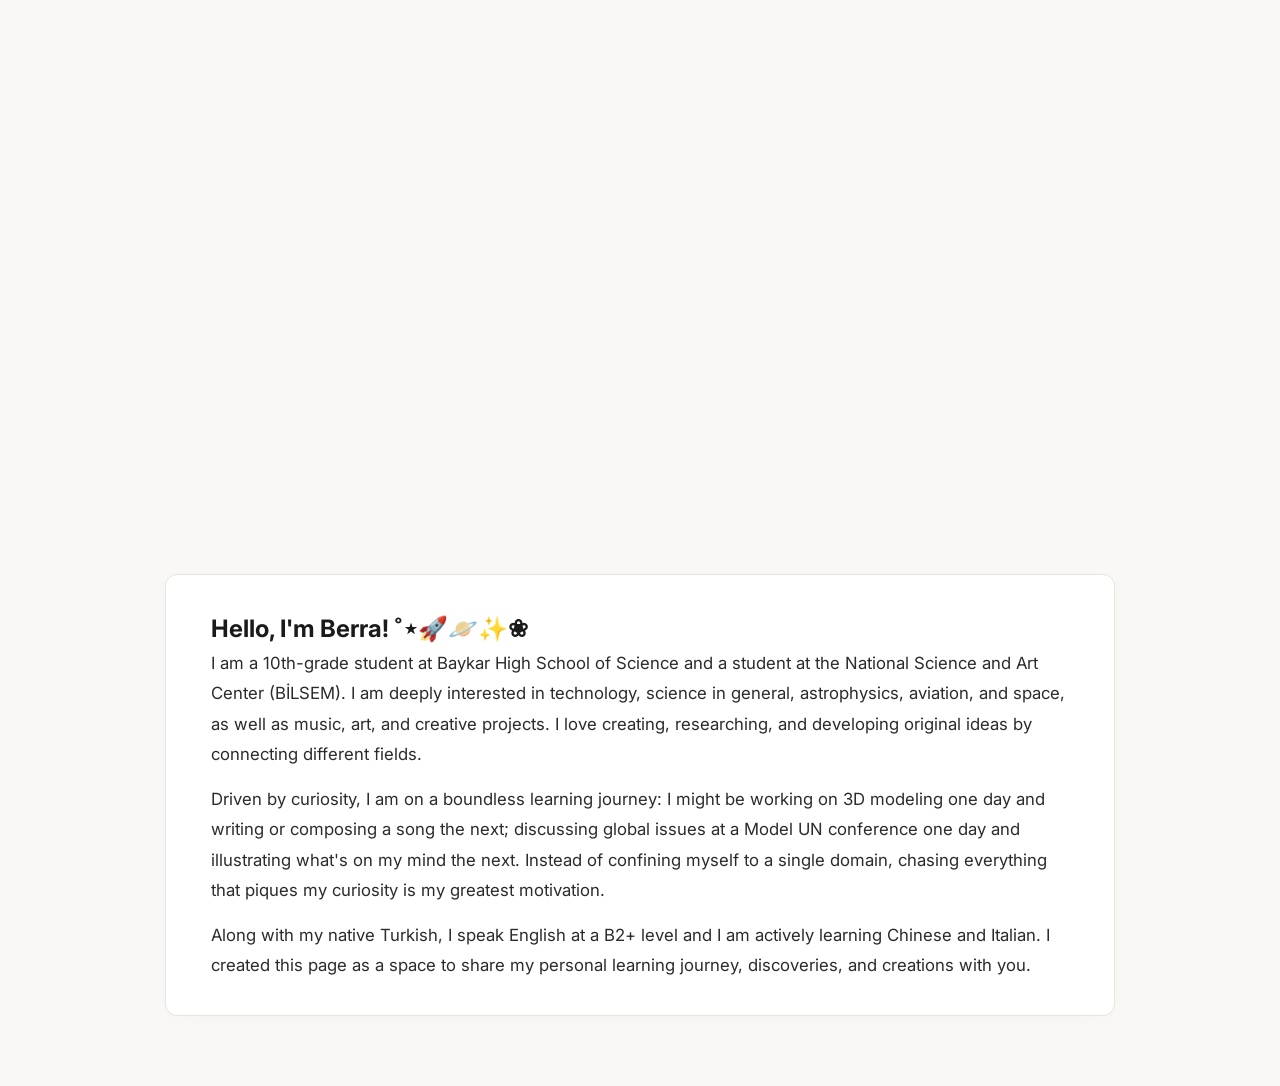
==== commit 140ac37e: "Refactor index.html structure and content" ====
--- a/index.html
+++ b/index.html
@@ -75,7 +75,7 @@
 </div>
 
 <div class="bio-single-block">
-    <h2>Hello, I'm Berra! ˚⋆🚀🪐✨❀ 🐚🫧𓇼 ˖°</h2>
+    <h2>Hello, I'm Berra! ˚⋆🚀🪐✨❀ </h2>
     <p>I am a 10th-grade student at Baykar High School of Science and a student at the National Science and Art Center (BİLSEM). I am deeply interested in technology, science in general, astrophysics, aviation, and space, as well as music, art, and creative projects. I love creating, researching, and developing original ideas by connecting different fields.</p>
     <p>Driven by curiosity, I am on a boundless learning journey: I might be working on 3D modeling one day and writing or composing a song the next; discussing global issues at a Model UN conference one day and illustrating what's on my mind the next. Instead of confining myself to a single domain, chasing everything that piques my curiosity is my greatest motivation.</p>
     <p>Along with my native Turkish, I speak English at a B2+ level and I am actively learning Chinese and Italian. I created this page as a space to share my personal learning journey, discoveries, and creations with you.</p>
--- a/style.css
+++ b/style.css
@@ -283,55 +283,53 @@
     border-top: 1px solid #e0ddd5;
     margin-top: 50px;
 }
-/* MOBİLDE GÖRSELLERİ GİZLE & METNİ TAM GENİŞLİK YAP (768px ve altı) */
+
 @media screen and (max-width: 768px) {
 
-    /* 1. Görselleri ve süsleri tamamen kaldırıyoruz */
-    .scrapbook-canvas,
-    .scrapbook-canvas img,
-    .scrapbook-canvas .asset,
-    .scrapbook-canvas .photo-card,
-    .scrapbook-canvas .sticker-card,
-    .scrapbook-canvas [class*="png-"] {
+    /* Görselleri mobilde tamamen kapatır */
+    .scrapbook-canvas {
         display: none !important;
     }
 
-    /* 2. Ana taşıyıcı kutunun (container) yan kenar boşluklarını sıfırlıyoruz */
+    /* Sayfanın ana genişliğini ekrana tam yayar */
     body, main, .container {
         width: 100% !important;
         max-width: 100% !important;
-        padding-left: 10px !important;
-        padding-right: 10px !important;
-        margin: 0 auto !important;
+        padding-left: 15px !important;
+        padding-right: 15px !important;
+        margin: 0 !important;
         box-sizing: border-box !important;
     }
 
-    /* 3. Metin kutusunu ekranın %100 genişliğine yayıyoruz */
+    /* Metin kutusunu tam genişlikte görünür yapar */
     .bio-single-block {
         display: block !important;
         visibility: visible !important;
         width: 100% !important;
         max-width: 100% !important;
-        margin: 15px 0 !important;
-        padding: 20px 15px !important; /* İç pedingi daraltıp yazıya maksimum alan açtık */
+        margin: 20px 0 !important;
+        padding: 20px 15px !important;
+        background: #ffffff !important;
+        border-radius: 12px !important;
+        border: 1px solid #e8e5dc !important;
         box-sizing: border-box !important;
     }
 
-    /* 4. Paragrafları ve yazı ayarlarını genişletiyoruz */
+    /* Başlık stili */
+    .bio-single-block h2 {
+        font-size: 1.3rem !important;
+        color: #5D0124 !important;
+        margin-bottom: 15px !important;
+        line-height: 1.4 !important;
+    }
+
+    /* Paragraf ve yazı stili */
     .bio-single-block p {
-        display: block !important;
-        font-size: 1rem !important;
-        line-height: 1.6 !important;
+        font-size: 0.95rem !important;
+        line-height: 1.65 !important;
         color: #1a1a1a !important;
         margin-bottom: 15px !important;
         white-space: normal !important;
         word-wrap: break-word !important;
     }
-
-    /* Başlık boyutlandırması */
-    .hero-title {
-        font-size: 2.2rem !important;
-        line-height: 1.1 !important;
-        margin-bottom: 15px !important;
-    }
-}
+}
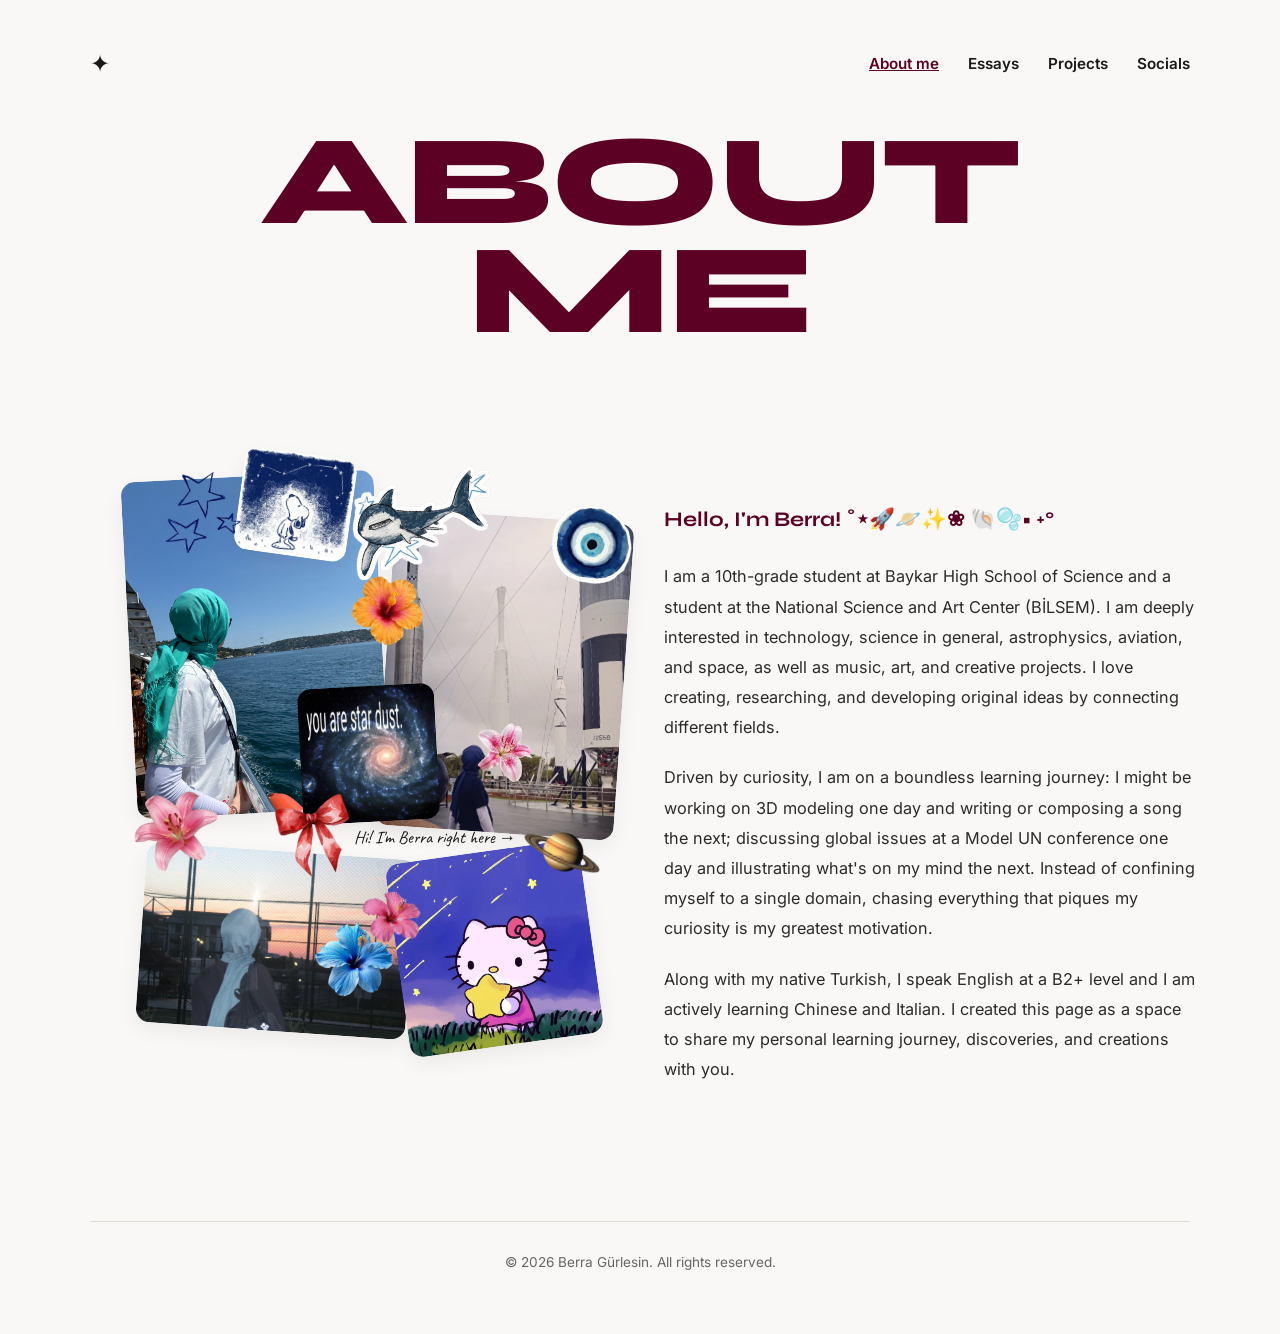
==== commit 07be2752: "Refactor index.html structure and content" ====
--- a/index.html
+++ b/index.html
@@ -63,12 +63,7 @@
             </div>
         </section>
 
-        <footer>
-            <p>© 2026 Berra Gürlesin. All rights reserved.</p>
-        </footer>
-    </div>
-
-</body>
+        </body>
 </html>
 <div class="scrapbook-canvas">
     <!-- Masaüstünde görünen resimler burada duruyor -->
@@ -80,3 +75,8 @@
     <p>Driven by curiosity, I am on a boundless learning journey: I might be working on 3D modeling one day and writing or composing a song the next; discussing global issues at a Model UN conference one day and illustrating what's on my mind the next. Instead of confining myself to a single domain, chasing everything that piques my curiosity is my greatest motivation.</p>
     <p>Along with my native Turkish, I speak English at a B2+ level and I am actively learning Chinese and Italian. I created this page as a space to share my personal learning journey, discoveries, and creations with you.</p>
 </div>
+
+        <footer>
+            <p>© 2026 Berra Gürlesin. All rights reserved.</p>
+        </footer>
+    </div>
--- a/style.css
+++ b/style.css
@@ -284,14 +284,20 @@
     margin-top: 50px;
 }
 
+/* MASAÜSTÜNDE (769px ve üzeri) YEDEK METİN KUTUSUNU GİZLE */
+@media screen and (min-width: 769px) {
+    .bio-single-block {
+        display: none !important;
+    }
+}
+
 @media screen and (max-width: 768px) {
 
-    /* Görselleri mobilde tamamen kapatır */
+   
     .scrapbook-canvas {
         display: none !important;
     }
 
-    /* Sayfanın ana genişliğini ekrana tam yayar */
     body, main, .container {
         width: 100% !important;
         max-width: 100% !important;
@@ -301,10 +307,10 @@
         box-sizing: border-box !important;
     }
 
-    /* Metin kutusunu tam genişlikte görünür yapar */
     .bio-single-block {
         display: block !important;
         visibility: visible !important;
+        position: static !important;
         width: 100% !important;
         max-width: 100% !important;
         margin: 20px 0 !important;
@@ -315,21 +321,58 @@
         box-sizing: border-box !important;
     }
 
-    /* Başlık stili */
-    .bio-single-block h2 {
+    .bio-single-block h2,
+    .bio-single-block h1 {
         font-size: 1.3rem !important;
         color: #5D0124 !important;
-        margin-bottom: 15px !important;
+        margin-bottom: 12px !important;
         line-height: 1.4 !important;
     }
 
-    /* Paragraf ve yazı stili */
     .bio-single-block p {
         font-size: 0.95rem !important;
         line-height: 1.65 !important;
         color: #1a1a1a !important;
-        margin-bottom: 15px !important;
+        margin-bottom: 12px !important;
         white-space: normal !important;
         word-wrap: break-word !important;
     }
-}
+
+
+    footer, 
+    .footer, 
+    .copyright, 
+    [class*="copyright"], 
+    [id*="copyright"] {
+        display: block !important;
+        position: static !important;
+        top: auto !important;
+        bottom: auto !important;
+        left: auto !important;
+        right: auto !important;
+        transform: none !important;
+        margin-top: 30px !important;
+        margin-bottom: 25px !important;
+        width: 100% !important;
+        text-align: center !important;
+        clear: both !important;
+    }
+}
+/* MASAÜSTÜ İÇİN YAZI VE FOOTER ARASINI SIKIŞTIRMA */
+@media screen and (min-width: 769px) {
+    /* 1. Mobil metni masaüstünde tamamen kapatır */
+    .bio-single-block {
+        display: none !important;
+    }
+
+    /* 2. Tuval yüksekliğini 820px'ten 620px'e düşürür, boşluğu yok eder */
+    .scrapbook-canvas {
+        height: 425px !important;
+        margin-bottom: 10px !important;
+    }
+
+    /* 3. Footer'ı tam görsellerin bittiği yere bağlar */
+    footer {
+        margin-top: 10px !important;
+    }
+}
